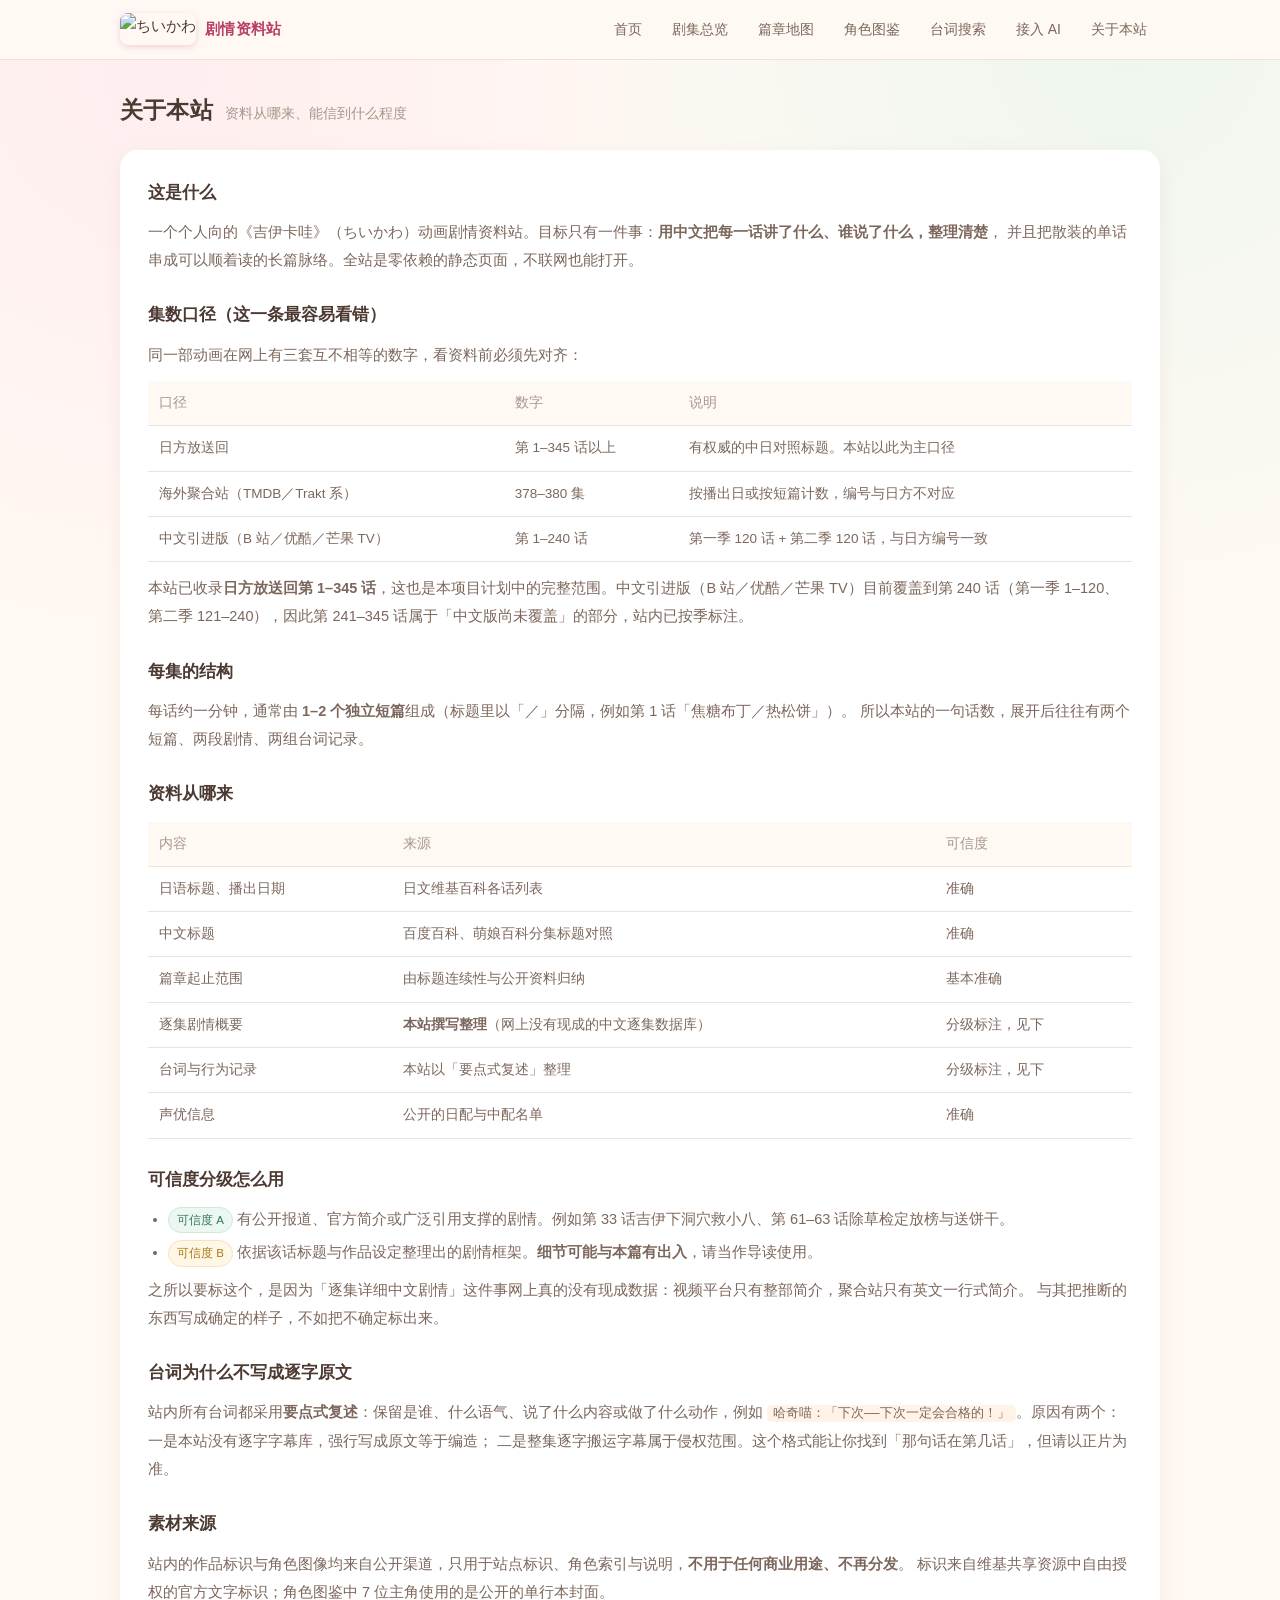
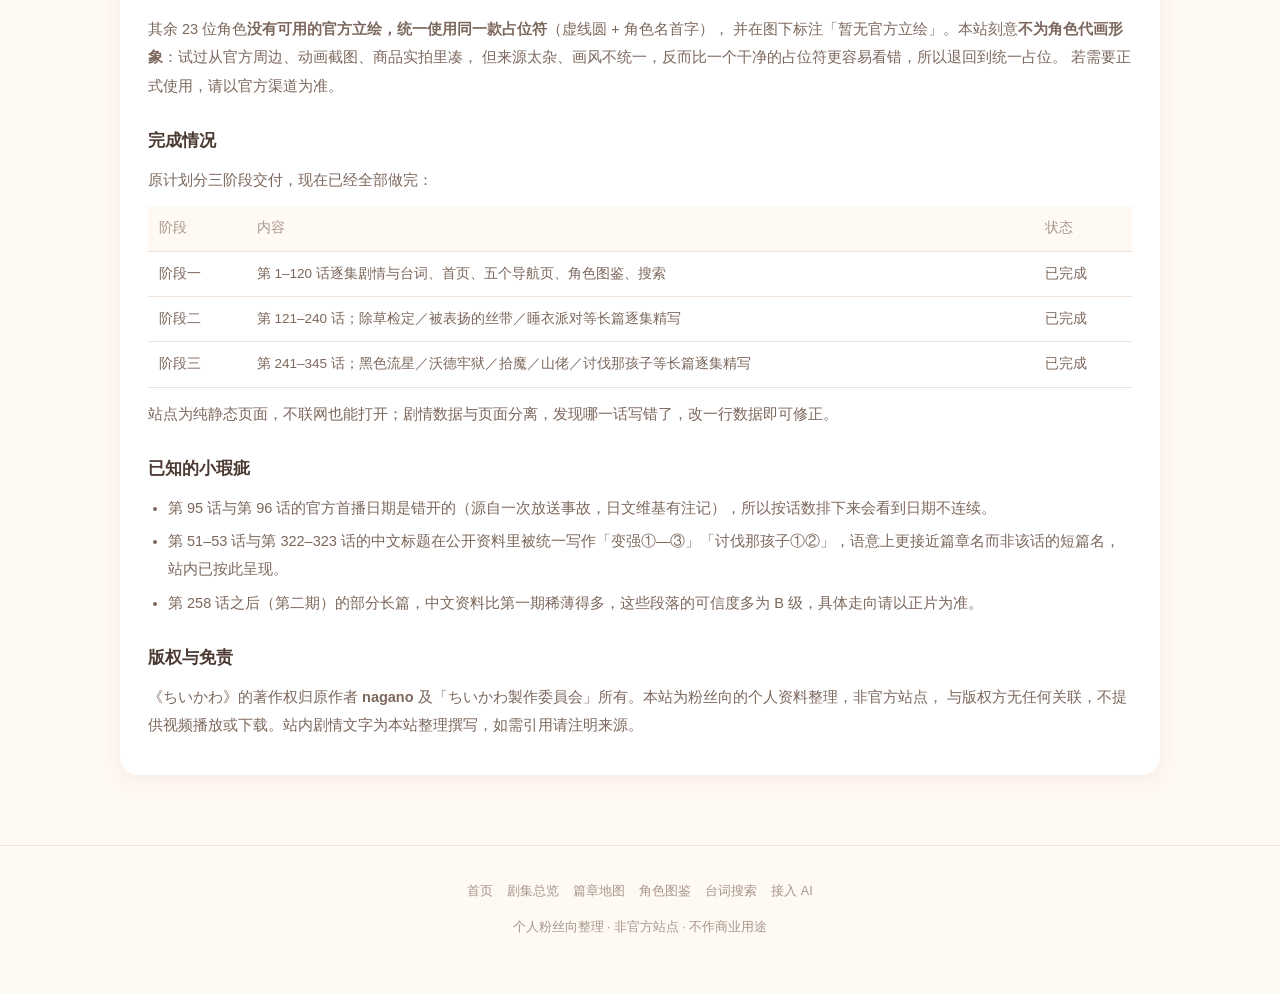
==== about.html @ 96c1f1d7 "站点: 新增「接入 AI」页，把工程配置与接入说明搬上网站 用户要的是「工程的配置和相关说明也应该放进这个项目的网站里」。新增 agent.html，讲清楚这份资料怎么接给别的 AI 用：  - 三层" ====
<!DOCTYPE html>
<html lang="zh-CN">
<head>
<meta charset="UTF-8">
<meta name="viewport" content="width=device-width,initial-scale=1">
<title>关于本站 · 吉伊卡哇 剧情资料站</title>
<link rel="icon" href="assets/images/logo-chiikawa.png">
<link rel="stylesheet" href="css/style.css">
</head>
<body>

<nav class="nav"><div class="nav-in">
  <a class="nav-logo" href="index.html">
    <img src="assets/images/logo-chiikawa.png" alt="ちいかわ">
    <span class="lp">剧情资料站</span>
  </a>
  <div class="nav-links">
    <a href="index.html">首页</a>
    <a href="episodes.html">剧集总览</a>
    <a href="arcs.html">篇章地图</a>
    <a href="characters.html">角色图鉴</a>
    <a href="search.html">台词搜索</a>
    <a href="agent.html">接入 AI</a>
    <a href="about.html">关于本站</a>
  </div>
</div></nav>

<main class="wrap">

  <section class="sec" style="margin-top:30px">
    <div class="sec-head">
      <h2>关于本站</h2>
      <span class="sub">资料从哪来、能信到什么程度</span>
    </div>

    <div class="prose">

      <h3>这是什么</h3>
      <p>一个个人向的《吉伊卡哇》（ちいかわ）动画剧情资料站。目标只有一件事：<b>用中文把每一话讲了什么、谁说了什么，整理清楚</b>，
      并且把散装的单话串成可以顺着读的长篇脉络。全站是零依赖的静态页面，不联网也能打开。</p>

      <h3>集数口径（这一条最容易看错）</h3>
      <p>同一部动画在网上有三套互不相等的数字，看资料前必须先对齐：</p>
      <table>
        <tr><th>口径</th><th>数字</th><th>说明</th></tr>
        <tr><td>日方放送回</td><td>第 1–345 话以上</td><td>有权威的中日对照标题。本站以此为主口径</td></tr>
        <tr><td>海外聚合站（TMDB／Trakt 系）</td><td>378–380 集</td><td>按播出日或按短篇计数，编号与日方不对应</td></tr>
        <tr><td>中文引进版（B 站／优酷／芒果 TV）</td><td>第 1–240 话</td><td>第一季 120 话 + 第二季 120 话，与日方编号一致</td></tr>
      </table>
      <p>本站已收录<b>日方放送回第 1–345 话</b>，这也是本项目计划中的完整范围。中文引进版（B 站／优酷／芒果 TV）目前覆盖到第 240 话（第一季 1–120、第二季 121–240），因此第 241–345 话属于「中文版尚未覆盖」的部分，站内已按季标注。</p>

      <h3>每集的结构</h3>
      <p>每话约一分钟，通常由 <b>1–2 个独立短篇</b>组成（标题里以「／」分隔，例如第 1 话「焦糖布丁／热松饼」）。
      所以本站的一句话数，展开后往往有两个短篇、两段剧情、两组台词记录。</p>

      <h3>资料从哪来</h3>
      <table>
        <tr><th>内容</th><th>来源</th><th>可信度</th></tr>
        <tr><td>日语标题、播出日期</td><td>日文维基百科各话列表</td><td>准确</td></tr>
        <tr><td>中文标题</td><td>百度百科、萌娘百科分集标题对照</td><td>准确</td></tr>
        <tr><td>篇章起止范围</td><td>由标题连续性与公开资料归纳</td><td>基本准确</td></tr>
        <tr><td>逐集剧情概要</td><td><b>本站撰写整理</b>（网上没有现成的中文逐集数据库）</td><td>分级标注，见下</td></tr>
        <tr><td>台词与行为记录</td><td>本站以「要点式复述」整理</td><td>分级标注，见下</td></tr>
        <tr><td>声优信息</td><td>公开的日配与中配名单</td><td>准确</td></tr>
      </table>

      <h3>可信度分级怎么用</h3>
      <ul>
        <li><span class="badge-lv a">可信度 A</span> 有公开报道、官方简介或广泛引用支撑的剧情。例如第 33 话吉伊下洞穴救小八、第 61–63 话除草检定放榜与送饼干。</li>
        <li><span class="badge-lv">可信度 B</span> 依据该话标题与作品设定整理出的剧情框架。<b>细节可能与本篇有出入</b>，请当作导读使用。</li>
      </ul>
      <p>之所以要标这个，是因为「逐集详细中文剧情」这件事网上真的没有现成数据：视频平台只有整部简介，聚合站只有英文一行式简介。
      与其把推断的东西写成确定的样子，不如把不确定标出来。</p>

      <h3>台词为什么不写成逐字原文</h3>
      <p>站内所有台词都采用<b>要点式复述</b>：保留是谁、什么语气、说了什么内容或做了什么动作，例如
      <code>哈奇喵：「下次——下次一定会合格的！」</code>。原因有两个：一是本站没有逐字字幕库，强行写成原文等于编造；
      二是整集逐字搬运字幕属于侵权范围。这个格式能让你找到「那句话在第几话」，但请以正片为准。</p>

      <h3>素材来源</h3>
      <p>站内的作品标识与角色图像均来自公开渠道，只用于站点标识、角色索引与说明，<b>不用于任何商业用途、不再分发</b>。
      标识来自维基共享资源中自由授权的官方文字标识；角色图鉴中 7 位主角使用的是公开的单行本封面。</p>
      <p>其余 23 位角色<b>没有可用的官方立绘，统一使用同一款占位符</b>（虚线圆 + 角色名首字），
      并在图下标注「暂无官方立绘」。本站刻意<b>不为角色代画形象</b>：试过从官方周边、动画截图、商品实拍里凑，
      但来源太杂、画风不统一，反而比一个干净的占位符更容易看错，所以退回到统一占位。
      若需要正式使用，请以官方渠道为准。</p>

      <h3>完成情况</h3>
      <p>原计划分三阶段交付，现在已经全部做完：</p>
      <table>
        <tr><th>阶段</th><th>内容</th><th>状态</th></tr>
        <tr><td>阶段一</td><td>第 1–120 话逐集剧情与台词、首页、五个导航页、角色图鉴、搜索</td><td>已完成</td></tr>
        <tr><td>阶段二</td><td>第 121–240 话；除草检定／被表扬的丝带／睡衣派对等长篇逐集精写</td><td>已完成</td></tr>
        <tr><td>阶段三</td><td>第 241–345 话；黑色流星／沃德牢狱／拾魔／山佬／讨伐那孩子等长篇逐集精写</td><td>已完成</td></tr>
      </table>
      <p>站点为纯静态页面，不联网也能打开；剧情数据与页面分离，发现哪一话写错了，改一行数据即可修正。</p>

      <h3>已知的小瑕疵</h3>
      <ul>
        <li>第 95 话与第 96 话的官方首播日期是错开的（源自一次放送事故，日文维基有注记），所以按话数排下来会看到日期不连续。</li>
        <li>第 51–53 话与第 322–323 话的中文标题在公开资料里被统一写作「变强①—③」「讨伐那孩子①②」，语意上更接近篇章名而非该话的短篇名，站内已按此呈现。</li>
        <li>第 258 话之后（第二期）的部分长篇，中文资料比第一期稀薄得多，这些段落的可信度多为 B 级，具体走向请以正片为准。</li>
      </ul>

      <h3>版权与免责</h3>
      <p>《ちいかわ》的著作权归原作者 <b>nagano</b> 及「ちいかわ製作委員会」所有。本站为粉丝向的个人资料整理，非官方站点，
      与版权方无任何关联，不提供视频播放或下载。站内剧情文字为本站整理撰写，如需引用请注明来源。</p>

    </div>
  </section>

</main>

<footer>
  <div class="lk">
    <a href="index.html">首页</a>
    <a href="episodes.html">剧集总览</a>
    <a href="arcs.html">篇章地图</a>
    <a href="characters.html">角色图鉴</a>
    <a href="search.html">台词搜索</a>
    <a href="agent.html">接入 AI</a>
  </div>
  <p>个人粉丝向整理 · 非官方站点 · 不作商业用途</p>
</footer>

<script src="js/data-characters.js"></script>
<script src="js/data-arcs.js"></script>
<script src="js/episodes-01-40.js"></script>
<script src="js/episodes-41-80.js"></script>
<script src="js/episodes-81-120.js"></script>
<script src="js/episodes-121-160.js"></script>
<script src="js/episodes-161-200.js"></script>
<script src="js/episodes-201-240.js"></script>
<script src="js/episodes-241-280.js"></script>
<script src="js/episodes-281-320.js"></script>
<script src="js/episodes-321-345.js"></script>
<script src="js/app.js"></script>
</body>
</html>
---- css/style.css ----
:root{
  --cream:#FFF9F3;
  --cream-2:#FFF3E8;
  --pink:#FFE4EC;
  --pink-2:#FFD3E1;
  --pink-deep:#E4698F;
  --pink-dark:#B93F66;
  --mint:#E4F5EC;
  --mint-2:#CDEBDC;
  --mint-deep:#3F9E75;
  --yellow:#FFF2CC;
  --yellow-deep:#D9A227;
  --blue:#E6F1FB;
  --blue-deep:#3E88C7;
  --purple:#F0E9FB;
  --purple-deep:#8A6BC7;
  --ink:#4C3A32;
  --ink-2:#7C675C;
  --ink-3:#A8968B;
  --line:#F0E2D8;
  --white:#FFFFFF;
  --shadow:0 6px 20px rgba(190,150,130,.13);
  --shadow-lg:0 14px 40px rgba(190,150,130,.20);
  --r-sm:12px; --r:18px; --r-lg:26px; --r-full:999px;
  --font:-apple-system,BlinkMacSystemFont,"PingFang SC","Hiragino Sans GB","Microsoft YaHei","Noto Sans SC",sans-serif;
}
*{box-sizing:border-box}
html{scroll-behavior:smooth}
body{
  margin:0;font-family:var(--font);color:var(--ink);background:var(--cream);
  font-size:15px;line-height:1.75;-webkit-font-smoothing:antialiased;
  background-image:radial-gradient(circle at 12% 8%,rgba(255,228,236,.55),transparent 42%),
                   radial-gradient(circle at 88% 4%,rgba(228,245,236,.65),transparent 40%);
  background-attachment:fixed;
}
a{color:inherit;text-decoration:none}
img{max-width:100%;display:block}
.wrap{max-width:1080px;margin:0 auto;padding:0 20px}

/* ============ 导航 ============ */
.nav{
  position:sticky;top:0;z-index:50;background:rgba(255,249,243,.92);
  backdrop-filter:saturate(180%) blur(12px);border-bottom:1px solid var(--line);
}
.nav-in{max-width:1080px;margin:0 auto;padding:10px 20px;display:flex;align-items:center;gap:14px}
.nav-logo{display:flex;align-items:center;gap:9px;flex-shrink:0}
.nav-logo img{height:32px;width:auto;border-radius:8px;box-shadow:0 2px 6px rgba(216,135,178,.35)}
.nav-logo .lp{font-size:15px;font-weight:700;color:var(--pink-dark);letter-spacing:.02em}
.nav-links{display:flex;gap:4px;margin-left:auto;flex-wrap:wrap}
.nav-links a{
  padding:7px 13px;border-radius:var(--r-full);font-size:14px;color:var(--ink-2);
  transition:background .18s,color .18s,transform .18s;
}
.nav-links a:hover{background:var(--pink);color:var(--pink-dark);transform:translateY(-1px)}
.nav-links a.on{background:var(--pink-deep);color:#fff;font-weight:500}

/* ============ 通用 ============ */
.sec{margin:54px 0}
.sec-head{display:flex;align-items:baseline;gap:12px;margin-bottom:20px;flex-wrap:wrap}
.sec-head h2{margin:0;font-size:23px;letter-spacing:.01em}
.sec-head .sub{font-size:13.5px;color:var(--ink-3)}
.card{background:var(--white);border-radius:var(--r);box-shadow:var(--shadow);padding:22px}
.tag{
  display:inline-block;padding:2px 10px;border-radius:var(--r-full);font-size:12px;
  background:var(--mint);color:var(--mint-deep);white-space:nowrap;
}
.tag.pk{background:var(--pink);color:var(--pink-dark)}
.tag.yl{background:var(--yellow);color:#96690E}
.tag.bl{background:var(--blue);color:var(--blue-deep)}
.tag.pu{background:var(--purple);color:var(--purple-deep)}
.tag.gy{background:#F1EFE8;color:#7A756B}
.badge-lv{
  display:inline-flex;align-items:center;gap:4px;font-size:11.5px;padding:1px 8px;
  border-radius:var(--r-full);background:#FFF7E6;color:#A87A16;border:1px solid #F5E4BC;
}
.badge-lv.a{background:#EDF7F1;color:#2F7A58;border-color:#CFE9DC}
.btn{
  display:inline-flex;align-items:center;gap:8px;padding:11px 22px;border-radius:var(--r-full);
  background:var(--pink-deep);color:#fff;font-size:14.5px;font-weight:500;border:none;cursor:pointer;
  box-shadow:0 6px 16px rgba(228,105,143,.32);transition:transform .16s,box-shadow .16s;
}
.btn:hover{transform:translateY(-2px);box-shadow:0 10px 22px rgba(228,105,143,.4)}
.btn.ghost{background:var(--white);color:var(--pink-dark);box-shadow:var(--shadow);border:1px solid var(--line)}
.muted{color:var(--ink-3);font-size:13.5px}

/* ============ 首页 hero ============ */
.hero{padding:34px 0 8px;display:grid;grid-template-columns:1.05fr .95fr;gap:32px;align-items:center}
.hero-txt h1{
  font-size:34px;line-height:1.35;margin:0 0 14px;letter-spacing:.01em;
}
.hero-txt h1 em{font-style:normal;color:var(--pink-deep)}
.hero-txt p{margin:0 0 20px;color:var(--ink-2);font-size:15px}
.hero-logo{height:46px;width:auto;border-radius:11px;margin-bottom:16px;box-shadow:0 4px 12px rgba(216,135,178,.34)}
.hero-art{position:relative}
.hero-art .kv{
  width:100%;border-radius:var(--r-lg);box-shadow:var(--shadow-lg);
  animation:bob 4.6s ease-in-out infinite;
}
@keyframes bob{0%,100%{transform:translateY(0) rotate(-.5deg)}50%{transform:translateY(-9px) rotate(.5deg)}}
.spark{position:absolute;border-radius:50%;pointer-events:none}
.spark.s1{width:14px;height:14px;background:var(--pink-2);top:8%;left:-4%;animation:fl 3.4s ease-in-out infinite}
.spark.s2{width:10px;height:10px;background:var(--mint-2);bottom:14%;right:-3%;animation:fl 4.2s ease-in-out infinite .5s}
.spark.s3{width:18px;height:18px;background:var(--yellow);top:52%;left:-7%;animation:fl 5s ease-in-out infinite .9s}
@keyframes fl{0%,100%{transform:translateY(0)}50%{transform:translateY(-12px)}}

.stats{display:grid;grid-template-columns:repeat(4,1fr);gap:14px;margin-top:26px}
.stat{background:var(--white);border-radius:var(--r);padding:16px 10px;text-align:center;box-shadow:var(--shadow)}
.stat b{display:block;font-size:26px;color:var(--pink-deep);line-height:1.2}
.stat span{font-size:12.5px;color:var(--ink-3)}

/* ============ 入口卡片 ============ */
.entries{display:grid;grid-template-columns:repeat(3,1fr);gap:18px}
.entry{
  background:var(--white);border-radius:var(--r-lg);padding:24px 22px;box-shadow:var(--shadow);
  transition:transform .2s,box-shadow .2s;display:block;
}
.entry:hover{transform:translateY(-5px);box-shadow:var(--shadow-lg)}
.entry .ic{
  width:46px;height:46px;border-radius:14px;display:flex;align-items:center;justify-content:center;
  font-size:22px;margin-bottom:12px;
}
.entry h3{margin:0 0 6px;font-size:17px}
.entry p{margin:0;font-size:13.5px;color:var(--ink-3);line-height:1.65}

/* 今日一话 */
.today{
  background:linear-gradient(135deg,#FFF4E9 0%,#FFE9F1 100%);
  border-radius:var(--r-lg);padding:26px;box-shadow:var(--shadow);position:relative;overflow:hidden;
}
.today::after{
  content:"";position:absolute;width:150px;height:150px;border-radius:50%;
  background:rgba(255,255,255,.5);right:-40px;bottom:-50px;
}
.today .lab{font-size:12.5px;color:var(--pink-dark);letter-spacing:.08em;font-weight:500}
.today h3{margin:6px 0 8px;font-size:20px}
.today p{margin:0;color:var(--ink-2);font-size:14px;position:relative;z-index:1}
.today .acts{margin-top:16px;display:flex;gap:10px;flex-wrap:wrap;position:relative;z-index:1}

/* ============ 剧集总览 ============ */
.filters{
  background:var(--white);border-radius:var(--r);padding:16px;box-shadow:var(--shadow);
  display:flex;gap:10px;flex-wrap:wrap;align-items:center;margin-bottom:22px;
}
.filters input[type=search],.filters select{
  font-family:var(--font);font-size:14px;color:var(--ink);padding:10px 14px;border-radius:var(--r-full);
  border:1px solid var(--line);background:var(--cream);outline:none;min-width:130px;
}
.filters input[type=search]{flex:1;min-width:200px}
.filters input:focus,.filters select:focus{border-color:var(--pink-2);background:#fff}
.chip-row{display:flex;gap:7px;flex-wrap:wrap;margin-bottom:18px}
.chip{
  padding:6px 14px;border-radius:var(--r-full);font-size:13px;background:var(--white);
  color:var(--ink-2);border:1px solid var(--line);cursor:pointer;transition:.16s;
}
.chip:hover{border-color:var(--pink-2);color:var(--pink-dark)}
.chip.on{background:var(--pink-deep);color:#fff;border-color:var(--pink-deep)}

.ep-list{display:flex;flex-direction:column;gap:12px}
.ep{
  background:var(--white);border-radius:var(--r);box-shadow:var(--shadow);overflow:hidden;
  transition:box-shadow .2s;
}
.ep:hover{box-shadow:var(--shadow-lg)}
.ep-head{
  display:flex;gap:14px;align-items:flex-start;padding:16px 18px;cursor:pointer;user-select:none;
}
.ep-no{
  flex-shrink:0;min-width:52px;height:52px;border-radius:14px;background:var(--pink);
  color:var(--pink-dark);display:flex;flex-direction:column;align-items:center;justify-content:center;
  font-weight:700;line-height:1;
}
.ep-no small{font-size:9.5px;font-weight:400;opacity:.75;margin-bottom:3px}
.ep-no b{font-size:18px}
.ep-main{flex:1;min-width:0}
.ep-main .cn{font-size:16px;font-weight:500;margin-bottom:3px;line-height:1.45}
.ep-main .jp{font-size:12.5px;color:var(--ink-3);margin-bottom:7px;word-break:break-all}
.ep-meta{display:flex;gap:7px;flex-wrap:wrap;align-items:center}
.ep-arrow{flex-shrink:0;color:var(--ink-3);font-size:13px;transition:transform .25s;padding-top:14px}
.ep.open .ep-arrow{transform:rotate(180deg)}
.ep-body{display:none;padding:0 18px 18px;border-top:1px dashed var(--line);margin-top:2px}
.ep.open .ep-body{display:block}
.short{padding:16px 0 4px;border-bottom:1px dashed var(--line)}
.short:last-child{border-bottom:none}
.short-head{display:flex;align-items:center;gap:9px;flex-wrap:wrap;margin-bottom:8px}
.short-head h4{margin:0;font-size:15px;color:var(--pink-dark)}
.short p{margin:0 0 12px;font-size:14.2px;color:var(--ink-2);line-height:1.85}
.lines{background:var(--cream-2);border-radius:var(--r-sm);padding:12px 14px;margin-top:2px}
.lines .lt{font-size:12px;color:var(--ink-3);margin-bottom:7px;letter-spacing:.05em}
.line{display:flex;gap:9px;font-size:14px;line-height:1.75;padding:3px 0}
.line .who{
  flex-shrink:0;font-weight:500;color:var(--pink-dark);min-width:76px;
}
.line .who.act{color:var(--mint-deep)}
.line .txt{color:var(--ink);flex:1}
.lines .empty{font-size:13px;color:var(--ink-3)}

/* ============ 篇章地图 ============ */
.arc-list{position:relative;padding-left:30px}
.arc-list::before{
  content:"";position:absolute;left:9px;top:8px;bottom:8px;width:2px;
  background:linear-gradient(180deg,var(--pink-2),var(--mint-2),var(--line));
}
.arc{position:relative;margin-bottom:16px}
.arc::before{
  content:"";position:absolute;left:-26px;top:24px;width:11px;height:11px;border-radius:50%;
  background:#fff;border:2.5px solid var(--pink-deep);
}
.arc.later::before{border-color:var(--line);background:var(--cream)}
.arc-card{background:var(--white);border-radius:var(--r);padding:18px 20px;box-shadow:var(--shadow)}
.arc-top{display:flex;align-items:center;gap:10px;flex-wrap:wrap;margin-bottom:8px}
.arc-top h3{margin:0;font-size:16.5px}
.arc-top .jp{font-size:12.5px;color:var(--ink-3)}
.arc-top .range{font-size:12.5px;color:var(--pink-dark);font-weight:500;margin-left:auto}
.arc-card p{margin:0;font-size:14px;color:var(--ink-2);line-height:1.85}
.arc.later .arc-card{background:#FFFDFA;box-shadow:none;border:1px dashed var(--line)}
.arc.later .arc-card p{color:var(--ink-3)}

/* ============ 角色图鉴 ============ */
.chars{display:grid;grid-template-columns:repeat(3,1fr);gap:18px}
.char{
  background:var(--white);border-radius:var(--r-lg);overflow:hidden;box-shadow:var(--shadow);
  cursor:pointer;transition:transform .2s,box-shadow .2s;
}
.char:hover{transform:translateY(-5px);box-shadow:var(--shadow-lg)}
.char-img{aspect-ratio:1/1;overflow:hidden;background:var(--cream-2);display:flex;align-items:center;justify-content:center}
.char-img img{width:100%;height:100%;object-fit:cover;object-position:center 42%}
/* 官方没有立绘的角色：统一占位符（同一版式，只随角色主色微调） */
.char-ph{width:100%;height:100%;display:flex;align-items:center;justify-content:center}
.char-ph .ph-svg{width:100%;height:100%;display:block}
.char-info{padding:15px 17px 17px}
.char-info h3{margin:0 0 2px;font-size:16.5px}
.char-info .jp{font-size:12.5px;color:var(--ink-3);margin-bottom:9px}
.char-info .tags{display:flex;gap:6px;flex-wrap:wrap}
.char-detail{
  display:none;position:fixed;inset:0;z-index:100;background:rgba(76,58,50,.42);
  align-items:center;justify-content:center;padding:24px;
}
.char-detail.on{display:flex}
.char-detail .box{
  background:var(--cream);border-radius:var(--r-lg);max-width:640px;width:100%;max-height:86vh;
  overflow-y:auto;padding:0;box-shadow:var(--shadow-lg);
}
.char-detail .top{display:grid;grid-template-columns:190px 1fr;gap:0}
.char-detail .top img{width:100%;height:100%;object-fit:cover}
.char-detail .top.ph{min-height:210px}
.char-detail .top.ph .char-ph{min-height:210px}
.char-detail .meta{padding:22px 22px 18px}
.char-detail .meta h3{margin:0 0 3px;font-size:21px}
.char-detail .meta .jp{color:var(--ink-3);font-size:13px;margin-bottom:12px}
.char-detail .meta dl{margin:0;font-size:13.5px;display:grid;grid-template-columns:auto 1fr;gap:4px 12px}
.char-detail .meta dt{color:var(--ink-3)}
.char-detail .bd{padding:0 22px 24px}
.char-detail .bd p{font-size:14.5px;line-height:1.9;color:var(--ink-2);margin:0 0 14px}
.char-detail .q{
  background:var(--white);border-radius:var(--r-sm);padding:13px 15px;font-size:14.5px;
  color:var(--pink-dark);border-left:3px solid var(--pink-2);
}
.char-detail .close{
  position:absolute;top:14px;right:16px;background:none;border:none;font-size:22px;color:var(--ink-3);
  cursor:pointer;line-height:1;
}

/* ============ 搜索 ============ */
.search-big{
  background:var(--white);border-radius:var(--r-lg);padding:22px;box-shadow:var(--shadow);margin-bottom:22px;
}
.search-big input{
  width:100%;font-family:var(--font);font-size:16px;padding:14px 18px;border-radius:var(--r-full);
  border:1px solid var(--line);background:var(--cream);outline:none;
}
.search-big input:focus{border-color:var(--pink-2);background:#fff}
.hit{
  background:var(--white);border-radius:var(--r);box-shadow:var(--shadow);padding:15px 18px;margin-bottom:11px;
}
.hit .h-top{font-size:13px;color:var(--ink-3);margin-bottom:5px}
.hit .h-top b{color:var(--pink-dark);font-weight:500}
.hit .h-body{font-size:14.5px;line-height:1.8}
.hit mark{background:#FFE9A8;color:var(--ink);padding:0 3px;border-radius:4px}
.res-count{font-size:13.5px;color:var(--ink-3);margin-bottom:14px}

/* ============ 关于 ============ */
.prose{background:var(--white);border-radius:var(--r);padding:26px 28px;box-shadow:var(--shadow);font-size:14.5px;line-height:1.95;color:var(--ink-2)}
.prose h3{margin:24px 0 10px;font-size:16.5px;color:var(--ink)}
.prose h3:first-child{margin-top:0}
.prose ul{margin:8px 0;padding-left:20px}
.prose li{margin-bottom:5px}
.prose table{width:100%;border-collapse:collapse;margin:12px 0;font-size:13.5px}
.prose th,.prose td{text-align:left;padding:9px 11px;border-bottom:1px solid var(--line);vertical-align:top}
.prose th{color:var(--ink-3);font-weight:500;background:var(--cream)}
.prose code{background:var(--cream-2);padding:1px 6px;border-radius:5px;font-size:13px}
/* 代码块：等宽、可横向滚动。接管线的说明里有长命令和长 JSON，
   不给它溢出控制就会把版面撑破。 */
.prose pre{
  background:#2B2724;color:#F3EDE6;border-radius:var(--r);padding:15px 17px;margin:14px 0;
  overflow-x:auto;font-size:12.5px;line-height:1.75;letter-spacing:.1px;
  -webkit-overflow-scrolling:touch;
}
.prose pre code{background:none;padding:0;color:inherit;font-size:inherit;white-space:pre}
.prose h4{margin:18px 0 8px;font-size:15px;color:var(--ink)}
.prose p{margin:9px 0}

/* ============ 页脚 ============ */
footer{
  margin-top:70px;padding:34px 20px 42px;border-top:1px solid var(--line);text-align:center;
  font-size:12.5px;color:var(--ink-3);line-height:1.9;
}
footer .lk{display:flex;gap:14px;justify-content:center;flex-wrap:wrap;margin-bottom:12px}
footer .lk a:hover{color:var(--pink-deep)}

.empty-state{text-align:center;padding:50px 20px;color:var(--ink-3)}
.empty-state .big{font-size:40px;margin-bottom:12px}

@media (max-width:900px){
  .hero{grid-template-columns:1fr;gap:24px}
  .entries,.chars{grid-template-columns:repeat(2,1fr)}
  .stats{grid-template-columns:repeat(2,1fr)}
  .hero-txt h1{font-size:27px}
  .char-detail .top{grid-template-columns:1fr}
}
@media (max-width:600px){
  .entries,.chars{grid-template-columns:1fr}
  .nav-in{padding:8px 14px}
  .nav-links a{padding:6px 10px;font-size:13px}
  .sec{margin:38px 0}
  .ep-head{padding:14px}
  .line .who{min-width:64px}
}
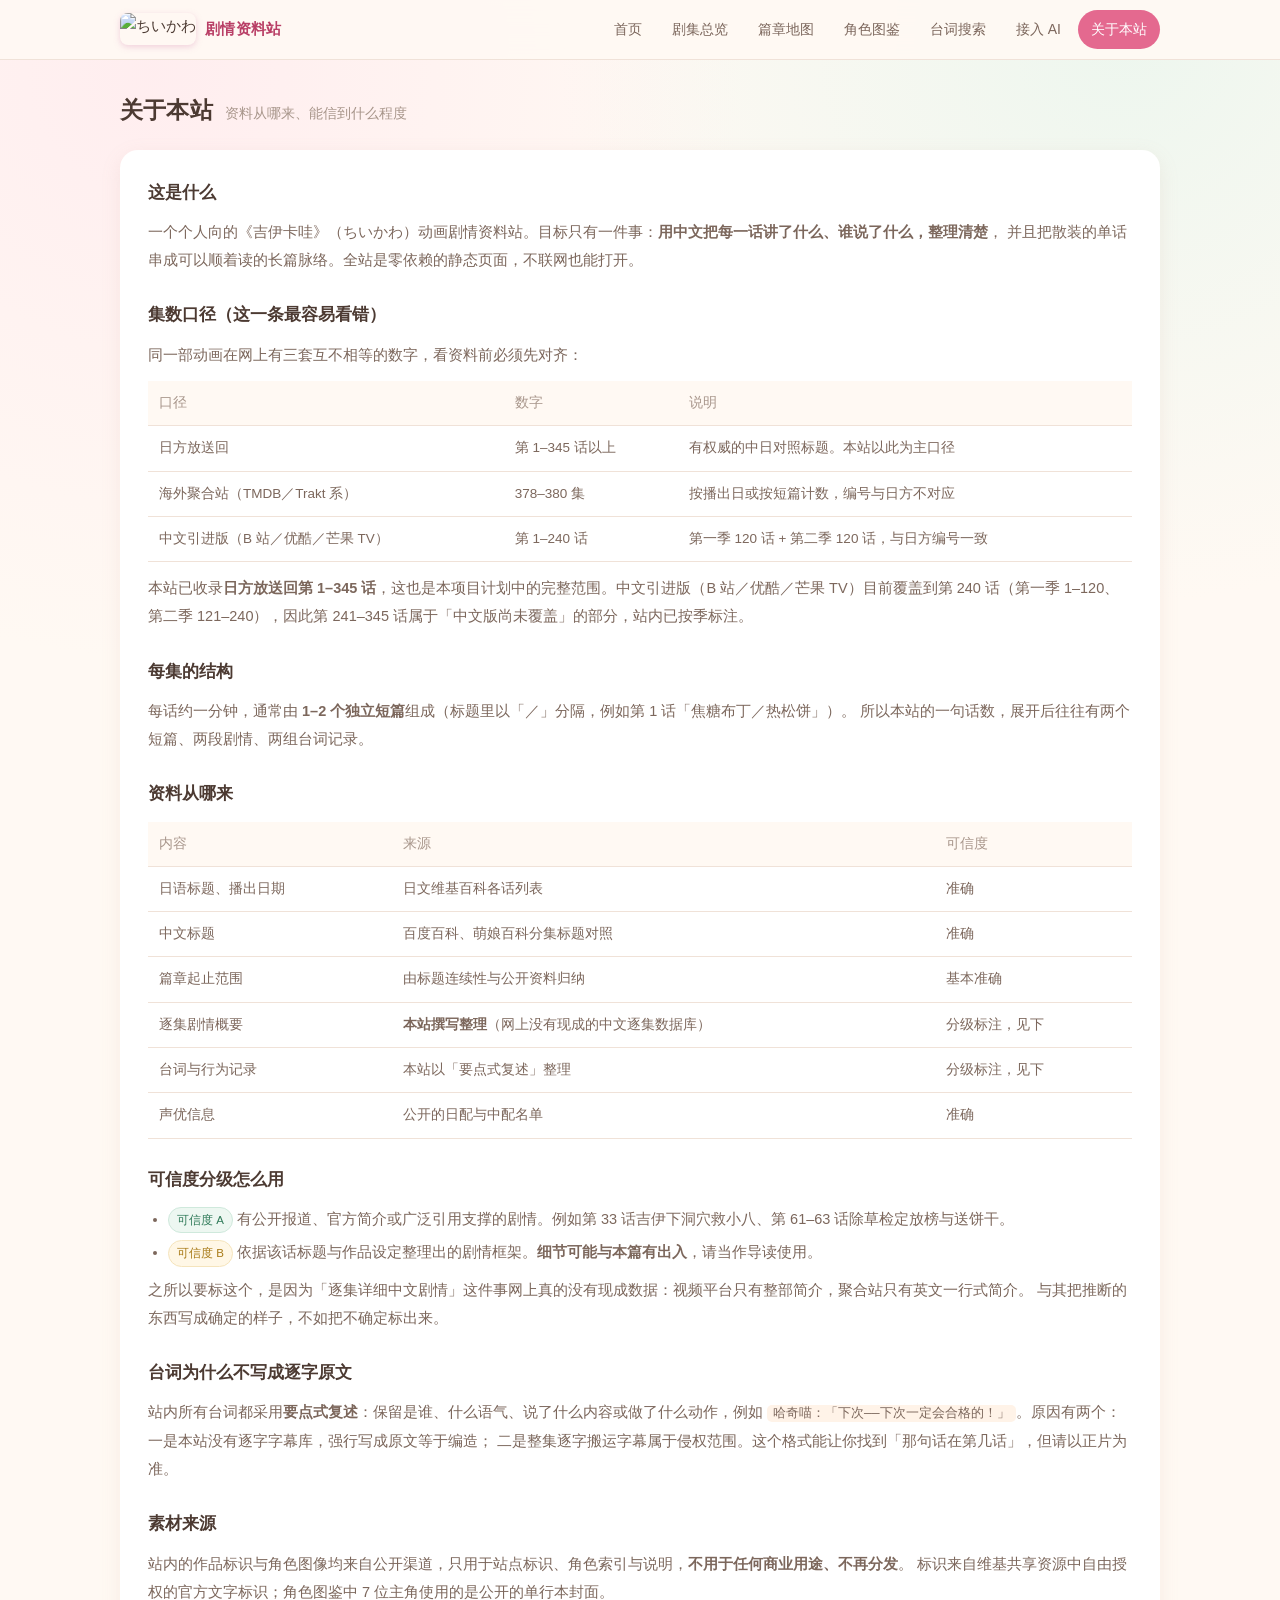
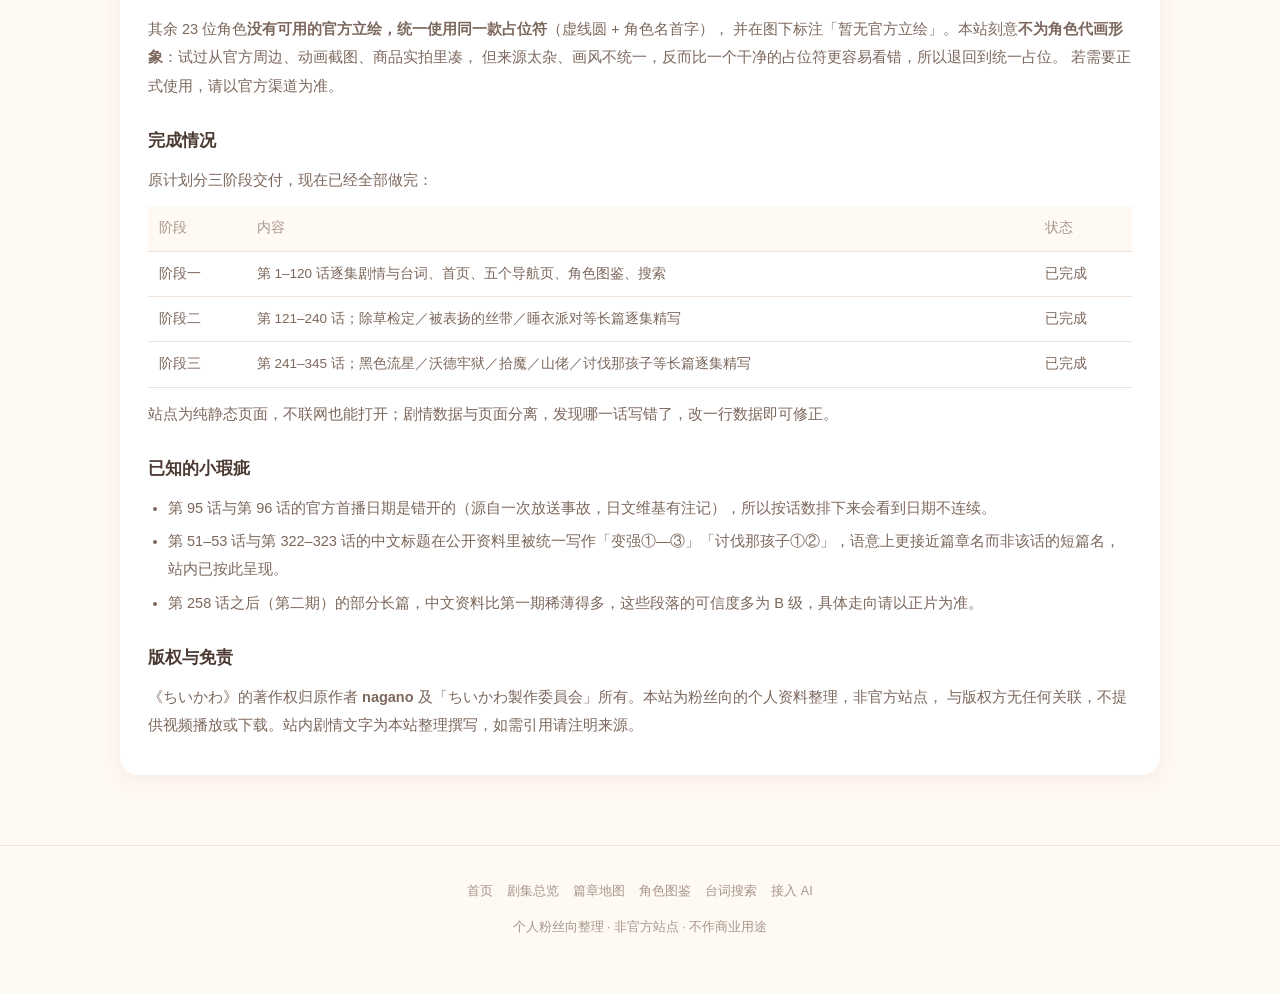
==== commit 1fc0fbf0: "站点: 修掉前三轮审计里剩下的 14 项前端问题 之前只顾了「被使用」那一面（MCP、注入），站点前端一直没动。这次按审计清单 逐项修完，每项都用无头浏览器实测过。  **会安静出错的** - 首页统" ====
--- a/about.html
+++ b/about.html
@@ -4,6 +4,7 @@
 <meta charset="UTF-8">
 <meta name="viewport" content="width=device-width,initial-scale=1">
 <title>关于本站 · 吉伊卡哇 剧情资料站</title>
+<meta name="description" content="关于这个吉伊卡哇剧情资料站：集数口径、资料来源、可信度分级怎么用，以及已知的小瑕疵。">
 <link rel="icon" href="assets/images/logo-chiikawa.png">
 <link rel="stylesheet" href="css/style.css">
 </head>
--- a/css/style.css
+++ b/css/style.css
@@ -91,7 +91,7 @@
 .hero-txt h1 em{font-style:normal;color:var(--pink-deep)}
 .hero-txt p{margin:0 0 20px;color:var(--ink-2);font-size:15px}
 .hero-logo{height:46px;width:auto;border-radius:11px;margin-bottom:16px;box-shadow:0 4px 12px rgba(216,135,178,.34)}
-.hero-art{position:relative}
+.hero-art{position:relative;overflow:hidden}
 .hero-art .kv{
   width:100%;border-radius:var(--r-lg);box-shadow:var(--shadow-lg);
   animation:bob 4.6s ease-in-out infinite;
@@ -133,6 +133,7 @@
 }
 .today .lab{font-size:12.5px;color:var(--pink-dark);letter-spacing:.08em;font-weight:500}
 .today h3{margin:6px 0 8px;font-size:20px}
+.today h2{margin:6px 0 8px;font-size:20px}
 .today p{margin:0;color:var(--ink-2);font-size:14px;position:relative;z-index:1}
 .today .acts{margin-top:16px;display:flex;gap:10px;flex-wrap:wrap;position:relative;z-index:1}
 
@@ -151,9 +152,26 @@
 .chip{
   padding:6px 14px;border-radius:var(--r-full);font-size:13px;background:var(--white);
   color:var(--ink-2);border:1px solid var(--line);cursor:pointer;transition:.16s;
+  /* chip 现在是 <button>（原来只有 click 监听的 <span>，键盘按不到）。
+     button 自带字体、行高、内外边距与边框，这里逐项压掉，保持原外观。 */
+  font-family:inherit;line-height:inherit;margin:0;appearance:none;-webkit-appearance:none;
 }
 .chip:hover{border-color:var(--pink-2);color:var(--pink-dark)}
 .chip.on{background:var(--pink-deep);color:#fff;border-color:var(--pink-deep)}
+.chip:focus-visible{outline:2px solid var(--pink-deep);outline-offset:2px}
+
+/* 首页「关于这部动画」那张卡片：原来是内联的 grid-template-columns。
+   内联样式优先级高于媒体查询，窄屏压不回单列（实测 375px 下仍是两列，
+   配图被挤到 126px 宽）。改成类，交给下面的断点处理。 */
+.about-card{display:grid;grid-template-columns:1fr 1.1fr;gap:26px;align-items:center}
+
+/* 视觉上隐藏，但读屏和键盘焦点仍然拿得到。
+   给只有 placeholder 的输入框补 label 用 —— placeholder 不是字段名，
+   读屏不认它，而且一输入就消失了。 */
+.vh{
+  position:absolute;width:1px;height:1px;padding:0;margin:-1px;overflow:hidden;
+  clip:rect(0 0 0 0);clip-path:inset(50%);white-space:nowrap;border:0;
+}
 
 .ep-list{display:flex;flex-direction:column;gap:12px}
 .ep{
@@ -183,6 +201,7 @@
 .short:last-child{border-bottom:none}
 .short-head{display:flex;align-items:center;gap:9px;flex-wrap:wrap;margin-bottom:8px}
 .short-head h4{margin:0;font-size:15px;color:var(--pink-dark)}
+.short-head h3{margin:0;font-size:15px;color:var(--pink-dark)}
 .short p{margin:0 0 12px;font-size:14.2px;color:var(--ink-2);line-height:1.85}
 .lines{background:var(--cream-2);border-radius:var(--r-sm);padding:12px 14px;margin-top:2px}
 .lines .lt{font-size:12px;color:var(--ink-3);margin-bottom:7px;letter-spacing:.05em}
@@ -275,7 +294,9 @@
 .hit .h-top{font-size:13px;color:var(--ink-3);margin-bottom:5px}
 .hit .h-top b{color:var(--pink-dark);font-weight:500}
 .hit .h-body{font-size:14.5px;line-height:1.8}
-.hit mark{background:#FFE9A8;color:var(--ink);padding:0 3px;border-radius:4px}
+/* 原来只有 .hit mark 有样式，剧集页的高亮退化成浏览器默认的纯黄。
+   两处高亮提成公共规则，颜色一致。 */
+mark{background:#FFE9A8;color:var(--ink);padding:0 3px;border-radius:4px}
 .res-count{font-size:13.5px;color:var(--ink-3);margin-bottom:14px}
 
 /* ============ 关于 ============ */
@@ -316,6 +337,7 @@
   .stats{grid-template-columns:repeat(2,1fr)}
   .hero-txt h1{font-size:27px}
   .char-detail .top{grid-template-columns:1fr}
+  .about-card{grid-template-columns:1fr;gap:18px}
 }
 @media (max-width:600px){
   .entries,.chars{grid-template-columns:1fr}
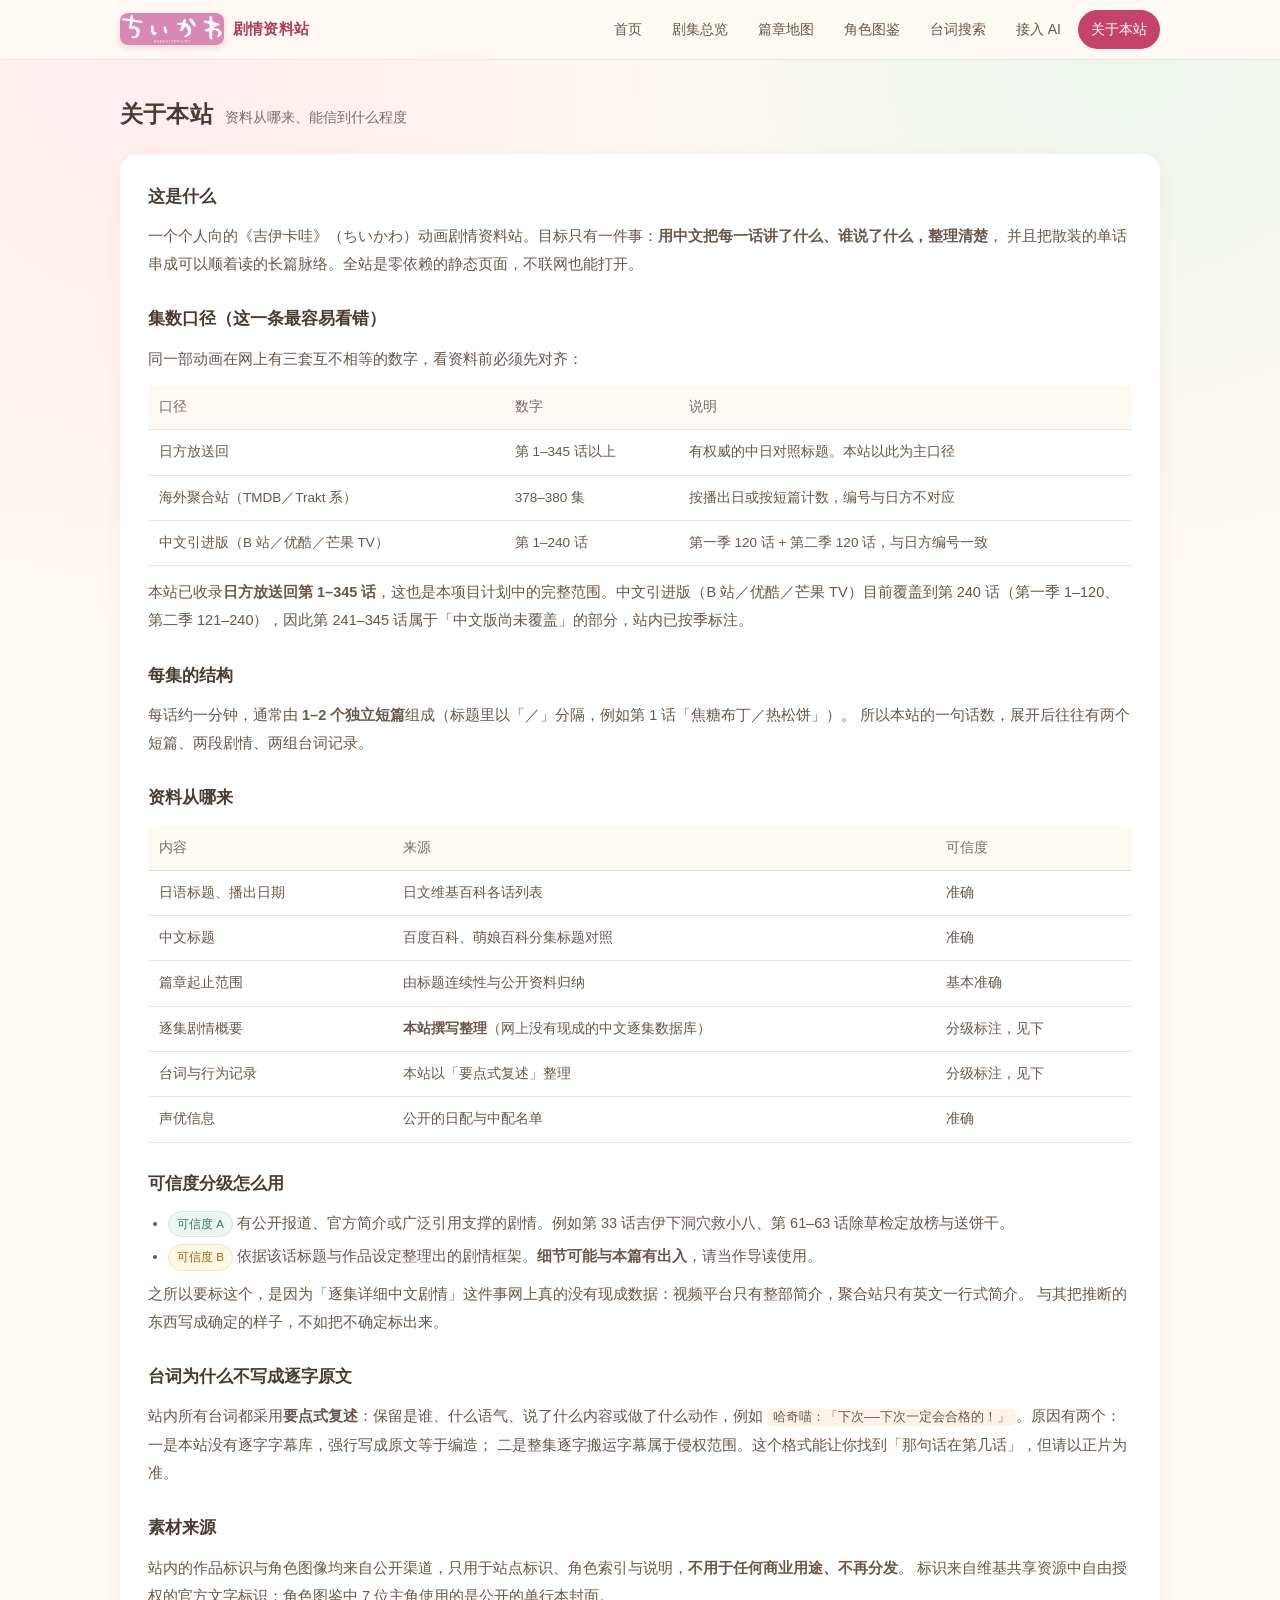
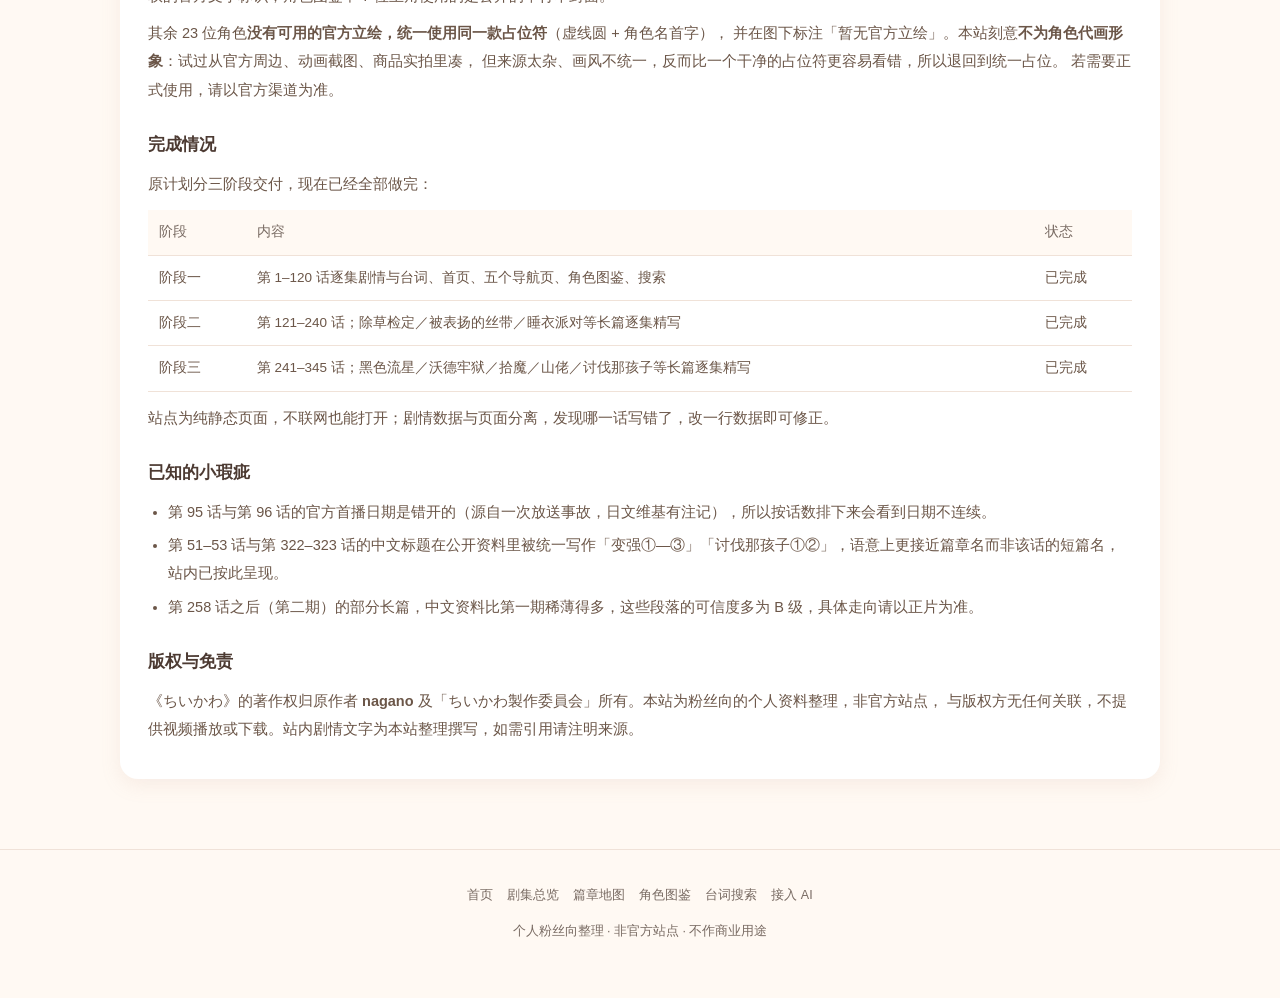
==== commit 418fbc5d: "站点: 修完这一轮审计 —— 键盘用不了、字看不清、首包 940KB 对全站做了一次质量审核，按 P0–P3 分四档逐项修。核验一律用无头 Chrome 实跑，不靠目视。  **P0 键盘走不通（真 " ====
--- a/about.html
+++ b/about.html
@@ -5,14 +5,21 @@
 <meta name="viewport" content="width=device-width,initial-scale=1">
 <title>关于本站 · 吉伊卡哇 剧情资料站</title>
 <meta name="description" content="关于这个吉伊卡哇剧情资料站：集数口径、资料来源、可信度分级怎么用，以及已知的小瑕疵。">
-<link rel="icon" href="assets/images/logo-chiikawa.png">
+<meta name="theme-color" content="#FFF9F3">
+<meta property="og:type" content="website">
+<meta property="og:site_name" content="吉伊卡哇 剧情资料站">
+<meta property="og:locale" content="zh_CN">
+<meta property="og:title" content="关于本站 · 吉伊卡哇 剧情资料站">
+<meta property="og:description" content="集数口径、资料来源、可信度分级怎么用，以及已知的小瑕疵。">
+<link rel="icon" href="assets/images/icon.svg" type="image/svg+xml">
+<link rel="apple-touch-icon" href="assets/images/logo-chiikawa.png">
 <link rel="stylesheet" href="css/style.css">
 </head>
 <body>
 
 <nav class="nav"><div class="nav-in">
   <a class="nav-logo" href="index.html">
-    <img src="assets/images/logo-chiikawa.png" alt="ちいかわ">
+    <img src="assets/images/logo-chiikawa.png" alt="ちいかわ" width="360" height="111">
     <span class="lp">剧情资料站</span>
   </a>
   <div class="nav-links">
@@ -28,19 +35,19 @@
 
 <main class="wrap">
 
-  <section class="sec" style="margin-top:30px">
+  <section class="sec first">
     <div class="sec-head">
-      <h2>关于本站</h2>
+      <h1>关于本站</h1>
       <span class="sub">资料从哪来、能信到什么程度</span>
     </div>
 
     <div class="prose">
 
-      <h3>这是什么</h3>
+      <h2>这是什么</h2>
       <p>一个个人向的《吉伊卡哇》（ちいかわ）动画剧情资料站。目标只有一件事：<b>用中文把每一话讲了什么、谁说了什么，整理清楚</b>，
       并且把散装的单话串成可以顺着读的长篇脉络。全站是零依赖的静态页面，不联网也能打开。</p>
 
-      <h3>集数口径（这一条最容易看错）</h3>
+      <h2>集数口径（这一条最容易看错）</h2>
       <p>同一部动画在网上有三套互不相等的数字，看资料前必须先对齐：</p>
       <table>
         <tr><th>口径</th><th>数字</th><th>说明</th></tr>
@@ -50,11 +57,11 @@
       </table>
       <p>本站已收录<b>日方放送回第 1–345 话</b>，这也是本项目计划中的完整范围。中文引进版（B 站／优酷／芒果 TV）目前覆盖到第 240 话（第一季 1–120、第二季 121–240），因此第 241–345 话属于「中文版尚未覆盖」的部分，站内已按季标注。</p>
 
-      <h3>每集的结构</h3>
+      <h2>每集的结构</h2>
       <p>每话约一分钟，通常由 <b>1–2 个独立短篇</b>组成（标题里以「／」分隔，例如第 1 话「焦糖布丁／热松饼」）。
       所以本站的一句话数，展开后往往有两个短篇、两段剧情、两组台词记录。</p>
 
-      <h3>资料从哪来</h3>
+      <h2>资料从哪来</h2>
       <table>
         <tr><th>内容</th><th>来源</th><th>可信度</th></tr>
         <tr><td>日语标题、播出日期</td><td>日文维基百科各话列表</td><td>准确</td></tr>
@@ -65,7 +72,7 @@
         <tr><td>声优信息</td><td>公开的日配与中配名单</td><td>准确</td></tr>
       </table>
 
-      <h3>可信度分级怎么用</h3>
+      <h2>可信度分级怎么用</h2>
       <ul>
         <li><span class="badge-lv a">可信度 A</span> 有公开报道、官方简介或广泛引用支撑的剧情。例如第 33 话吉伊下洞穴救小八、第 61–63 话除草检定放榜与送饼干。</li>
         <li><span class="badge-lv">可信度 B</span> 依据该话标题与作品设定整理出的剧情框架。<b>细节可能与本篇有出入</b>，请当作导读使用。</li>
@@ -73,12 +80,12 @@
       <p>之所以要标这个，是因为「逐集详细中文剧情」这件事网上真的没有现成数据：视频平台只有整部简介，聚合站只有英文一行式简介。
       与其把推断的东西写成确定的样子，不如把不确定标出来。</p>
 
-      <h3>台词为什么不写成逐字原文</h3>
+      <h2>台词为什么不写成逐字原文</h2>
       <p>站内所有台词都采用<b>要点式复述</b>：保留是谁、什么语气、说了什么内容或做了什么动作，例如
       <code>哈奇喵：「下次——下次一定会合格的！」</code>。原因有两个：一是本站没有逐字字幕库，强行写成原文等于编造；
       二是整集逐字搬运字幕属于侵权范围。这个格式能让你找到「那句话在第几话」，但请以正片为准。</p>
 
-      <h3>素材来源</h3>
+      <h2>素材来源</h2>
       <p>站内的作品标识与角色图像均来自公开渠道，只用于站点标识、角色索引与说明，<b>不用于任何商业用途、不再分发</b>。
       标识来自维基共享资源中自由授权的官方文字标识；角色图鉴中 7 位主角使用的是公开的单行本封面。</p>
       <p>其余 23 位角色<b>没有可用的官方立绘，统一使用同一款占位符</b>（虚线圆 + 角色名首字），
@@ -86,7 +93,7 @@
       但来源太杂、画风不统一，反而比一个干净的占位符更容易看错，所以退回到统一占位。
       若需要正式使用，请以官方渠道为准。</p>
 
-      <h3>完成情况</h3>
+      <h2>完成情况</h2>
       <p>原计划分三阶段交付，现在已经全部做完：</p>
       <table>
         <tr><th>阶段</th><th>内容</th><th>状态</th></tr>
@@ -96,14 +103,14 @@
       </table>
       <p>站点为纯静态页面，不联网也能打开；剧情数据与页面分离，发现哪一话写错了，改一行数据即可修正。</p>
 
-      <h3>已知的小瑕疵</h3>
+      <h2>已知的小瑕疵</h2>
       <ul>
         <li>第 95 话与第 96 话的官方首播日期是错开的（源自一次放送事故，日文维基有注记），所以按话数排下来会看到日期不连续。</li>
         <li>第 51–53 话与第 322–323 话的中文标题在公开资料里被统一写作「变强①—③」「讨伐那孩子①②」，语意上更接近篇章名而非该话的短篇名，站内已按此呈现。</li>
         <li>第 258 话之后（第二期）的部分长篇，中文资料比第一期稀薄得多，这些段落的可信度多为 B 级，具体走向请以正片为准。</li>
       </ul>
 
-      <h3>版权与免责</h3>
+      <h2>版权与免责</h2>
       <p>《ちいかわ》的著作权归原作者 <b>nagano</b> 及「ちいかわ製作委員会」所有。本站为粉丝向的个人资料整理，非官方站点，
       与版权方无任何关联，不提供视频播放或下载。站内剧情文字为本站整理撰写，如需引用请注明来源。</p>
 
@@ -124,17 +131,8 @@
   <p>个人粉丝向整理 · 非官方站点 · 不作商业用途</p>
 </footer>
 
-<script src="js/data-characters.js"></script>
-<script src="js/data-arcs.js"></script>
-<script src="js/episodes-01-40.js"></script>
-<script src="js/episodes-41-80.js"></script>
-<script src="js/episodes-81-120.js"></script>
-<script src="js/episodes-121-160.js"></script>
-<script src="js/episodes-161-200.js"></script>
-<script src="js/episodes-201-240.js"></script>
-<script src="js/episodes-241-280.js"></script>
-<script src="js/episodes-281-320.js"></script>
-<script src="js/episodes-321-345.js"></script>
-<script src="js/app.js"></script>
+<!-- 这一页没有动态内容：所有文字都是写死在 HTML 里的，
+     不需要 330KB 的剧集数据，也不需要 app.js（那五个 init 在这里全是早退）。 -->
+<script src="js/nav.js"></script>
 </body>
 </html>
--- a/css/style.css
+++ b/css/style.css
@@ -4,19 +4,26 @@
   --pink:#FFE4EC;
   --pink-2:#FFD3E1;
   --pink-deep:#E4698F;
-  --pink-dark:#B93F66;
+  /* 粉底白字专用的深一档。--pink-deep 上的白字只有 3.13:1，
+     做主按钮和选中态都过不了 AA；这个颜色是 4.80:1。
+     浅粉那些（--pink、--pink-2）继续当装饰底，不动。 */
+  --pink-solid:#C54368;
+  --pink-dark:#B03B60;
   --mint:#E4F5EC;
   --mint-2:#CDEBDC;
-  --mint-deep:#3F9E75;
+  --mint-deep:#2E7557;
   --yellow:#FFF2CC;
-  --yellow-deep:#D9A227;
+  --yellow-deep:#8C6412;
   --blue:#E6F1FB;
-  --blue-deep:#3E88C7;
+  --blue-deep:#2F6C9E;
   --purple:#F0E9FB;
-  --purple-deep:#8A6BC7;
+  --purple-deep:#7459A6;
+  /* 三级文字：10.26 / 6.59 / 4.91（米白底），全部过 AA。
+     原来 --ink-3 是 #A8968B，只有 2.72:1 —— 它承担了全站
+     12.5–14px 的辅助信息（日文标题、页脚、统计标签），等于读不清。 */
   --ink:#4C3A32;
-  --ink-2:#7C675C;
-  --ink-3:#A8968B;
+  --ink-2:#6B5648;
+  --ink-3:#796B63;
   --line:#F0E2D8;
   --white:#FFFFFF;
   --shadow:0 6px 20px rgba(190,150,130,.13);
@@ -52,34 +59,36 @@
   transition:background .18s,color .18s,transform .18s;
 }
 .nav-links a:hover{background:var(--pink);color:var(--pink-dark);transform:translateY(-1px)}
-.nav-links a.on{background:var(--pink-deep);color:#fff;font-weight:500}
+.nav-links a.on{background:var(--pink-solid);color:#fff;font-weight:500}
 
 /* ============ 通用 ============ */
 .sec{margin:54px 0}
 .sec-head{display:flex;align-items:baseline;gap:12px;margin-bottom:20px;flex-wrap:wrap}
-.sec-head h2{margin:0;font-size:23px;letter-spacing:.01em}
+.sec-head h1,.sec-head h2{margin:0;font-size:23px;letter-spacing:.01em}
 .sec-head .sub{font-size:13.5px;color:var(--ink-3)}
 .card{background:var(--white);border-radius:var(--r);box-shadow:var(--shadow);padding:22px}
 .tag{
   display:inline-block;padding:2px 10px;border-radius:var(--r-full);font-size:12px;
   background:var(--mint);color:var(--mint-deep);white-space:nowrap;
 }
+/* 标签文字统一压到 4.6:1 以上。原来这一组是 2.9–4.4，
+   12px 的字摆在那里等于装饰 —— 但它们承载的是可信度、篇章、日期。 */
 .tag.pk{background:var(--pink);color:var(--pink-dark)}
-.tag.yl{background:var(--yellow);color:#96690E}
+.tag.yl{background:var(--yellow);color:var(--yellow-deep)}
 .tag.bl{background:var(--blue);color:var(--blue-deep)}
 .tag.pu{background:var(--purple);color:var(--purple-deep)}
-.tag.gy{background:#F1EFE8;color:#7A756B}
+.tag.gy{background:#F1EFE8;color:#6F6A61}
 .badge-lv{
   display:inline-flex;align-items:center;gap:4px;font-size:11.5px;padding:1px 8px;
-  border-radius:var(--r-full);background:#FFF7E6;color:#A87A16;border:1px solid #F5E4BC;
+  border-radius:var(--r-full);background:#FFF7E6;color:#906913;border:1px solid #F5E4BC;
 }
 .badge-lv.a{background:#EDF7F1;color:#2F7A58;border-color:#CFE9DC}
 .btn{
   display:inline-flex;align-items:center;gap:8px;padding:11px 22px;border-radius:var(--r-full);
-  background:var(--pink-deep);color:#fff;font-size:14.5px;font-weight:500;border:none;cursor:pointer;
-  box-shadow:0 6px 16px rgba(228,105,143,.32);transition:transform .16s,box-shadow .16s;
-}
-.btn:hover{transform:translateY(-2px);box-shadow:0 10px 22px rgba(228,105,143,.4)}
+  background:var(--pink-solid);color:#fff;font-size:14.5px;font-weight:500;border:none;cursor:pointer;
+  box-shadow:0 6px 16px rgba(197,67,104,.30);transition:transform .16s,box-shadow .16s;
+}
+.btn:hover{transform:translateY(-2px);box-shadow:0 10px 22px rgba(197,67,104,.38)}
 .btn.ghost{background:var(--white);color:var(--pink-dark);box-shadow:var(--shadow);border:1px solid var(--line)}
 .muted{color:var(--ink-3);font-size:13.5px}
 
@@ -91,16 +100,22 @@
 .hero-txt h1 em{font-style:normal;color:var(--pink-deep)}
 .hero-txt p{margin:0 0 20px;color:var(--ink-2);font-size:15px}
 .hero-logo{height:46px;width:auto;border-radius:11px;margin-bottom:16px;box-shadow:0 4px 12px rgba(216,135,178,.34)}
-.hero-art{position:relative;overflow:hidden}
+/* 这里原来是 overflow:hidden，三个 spark 又都放在负偏移上，
+   结果全被裁掉 —— 装饰写了但看不见。改成不裁，负偏移换成固定像素，
+   最远只探出 10px，仍在 .wrap 的 20px 内边距里，不会撑出横向滚动条。 */
+.hero-art{position:relative}
 .hero-art .kv{
-  width:100%;border-radius:var(--r-lg);box-shadow:var(--shadow-lg);
+  /* height:auto 不能省。img 上的 width/height 属性是「表现性提示」，等价于
+     CSS 的 width/height —— 只写 width:100% 的话 1100px 的 height 仍然生效，
+     图会被上下拉着变形，整行高度也跟着翻倍。 */
+  width:100%;height:auto;border-radius:var(--r-lg);box-shadow:var(--shadow-lg);
   animation:bob 4.6s ease-in-out infinite;
 }
 @keyframes bob{0%,100%{transform:translateY(0) rotate(-.5deg)}50%{transform:translateY(-9px) rotate(.5deg)}}
 .spark{position:absolute;border-radius:50%;pointer-events:none}
-.spark.s1{width:14px;height:14px;background:var(--pink-2);top:8%;left:-4%;animation:fl 3.4s ease-in-out infinite}
-.spark.s2{width:10px;height:10px;background:var(--mint-2);bottom:14%;right:-3%;animation:fl 4.2s ease-in-out infinite .5s}
-.spark.s3{width:18px;height:18px;background:var(--yellow);top:52%;left:-7%;animation:fl 5s ease-in-out infinite .9s}
+.spark.s1{width:14px;height:14px;background:var(--pink-2);top:8%;left:-8px;animation:fl 3.4s ease-in-out infinite}
+.spark.s2{width:10px;height:10px;background:var(--mint-2);bottom:14%;right:-6px;animation:fl 4.2s ease-in-out infinite .5s}
+.spark.s3{width:18px;height:18px;background:var(--yellow);top:52%;left:-10px;animation:fl 5s ease-in-out infinite .9s}
 @keyframes fl{0%,100%{transform:translateY(0)}50%{transform:translateY(-12px)}}
 
 .stats{display:grid;grid-template-columns:repeat(4,1fr);gap:14px;margin-top:26px}
@@ -121,6 +136,23 @@
 }
 .entry h3{margin:0 0 6px;font-size:17px}
 .entry p{margin:0;font-size:13.5px;color:var(--ink-3);line-height:1.65}
+/* 图标底色、宽卡片这些原来散在 HTML 的 style 属性里，
+   内联写法的优先级还压过媒体查询，窄屏改不动。 */
+.entry .ic-pk{background:var(--pink)}
+.entry .ic-mt{background:var(--mint)}
+.entry .ic-pu{background:var(--purple)}
+.entry .ic-yl{background:var(--yellow)}
+.entry-wide{margin-top:18px;display:flex;align-items:center;gap:18px}
+.entry-wide .ic{margin:0;flex-shrink:0}
+.entry h3.tight{margin:0 0 4px}
+.entry p.tight{margin:0}
+
+.sec.first{margin-top:34px}
+.btn.ml{margin-left:8px}
+/* 页面开头那段导语，四个页面原来各写一份内联样式 */
+.page-intro{margin:0 0 20px;color:var(--ink-2);font-size:14.5px;max-width:780px}
+.arc-note{margin:0 0 22px}
+.hint{margin:12px 0 0}
 
 /* 今日一话 */
 .today{
@@ -132,9 +164,10 @@
   background:rgba(255,255,255,.5);right:-40px;bottom:-50px;
 }
 .today .lab{font-size:12.5px;color:var(--pink-dark);letter-spacing:.08em;font-weight:500}
-.today h3{margin:6px 0 8px;font-size:20px}
 .today h2{margin:6px 0 8px;font-size:20px}
 .today p{margin:0;color:var(--ink-2);font-size:14px;position:relative;z-index:1}
+.today .ln{margin-top:10px}
+.today .ln b{color:var(--pink-dark);font-weight:500}
 .today .acts{margin-top:16px;display:flex;gap:10px;flex-wrap:wrap;position:relative;z-index:1}
 
 /* ============ 剧集总览 ============ */
@@ -157,13 +190,23 @@
   font-family:inherit;line-height:inherit;margin:0;appearance:none;-webkit-appearance:none;
 }
 .chip:hover{border-color:var(--pink-2);color:var(--pink-dark)}
-.chip.on{background:var(--pink-deep);color:#fff;border-color:var(--pink-deep)}
-.chip:focus-visible{outline:2px solid var(--pink-deep);outline-offset:2px}
+.chip.on{background:var(--pink-solid);color:#fff;border-color:var(--pink-solid)}
+.chip:focus-visible{outline:2px solid var(--pink-solid);outline-offset:2px}
 
 /* 首页「关于这部动画」那张卡片：原来是内联的 grid-template-columns。
    内联样式优先级高于媒体查询，窄屏压不回单列（实测 375px 下仍是两列，
    配图被挤到 126px 宽）。改成类，交给下面的断点处理。 */
 .about-card{display:grid;grid-template-columns:1fr 1.1fr;gap:26px;align-items:center}
+.about-card p{margin:0 0 12px}
+.about-card p:last-child{margin:0}
+.about-img{width:100%;height:auto;border-radius:18px}
+.banner{width:100%;height:auto;border-radius:var(--r-lg);box-shadow:var(--shadow)}
+.card.soft{background:linear-gradient(135deg,#FFF7EC,#FDEFF5)}
+.card h2.sm{margin:0 0 10px;font-size:19px}
+.card .lead{margin:0 0 12px;color:var(--ink-2);font-size:14.5px}
+.card .credit{margin:0 0 10px}
+.noscript-note{margin:26px 0;border-left:3px solid var(--pink-solid);color:var(--ink-2);font-size:14px}
+.noscript-note code{background:var(--cream-2);padding:1px 6px;border-radius:5px;font-size:13px}
 
 /* 视觉上隐藏，但读屏和键盘焦点仍然拿得到。
    给只有 placeholder 的输入框补 label 用 —— placeholder 不是字段名，
@@ -200,7 +243,6 @@
 .short{padding:16px 0 4px;border-bottom:1px dashed var(--line)}
 .short:last-child{border-bottom:none}
 .short-head{display:flex;align-items:center;gap:9px;flex-wrap:wrap;margin-bottom:8px}
-.short-head h4{margin:0;font-size:15px;color:var(--pink-dark)}
 .short-head h3{margin:0;font-size:15px;color:var(--pink-dark)}
 .short p{margin:0 0 12px;font-size:14.2px;color:var(--ink-2);line-height:1.85}
 .lines{background:var(--cream-2);border-radius:var(--r-sm);padding:12px 14px;margin-top:2px}
@@ -231,6 +273,7 @@
 .arc-top .jp{font-size:12.5px;color:var(--ink-3)}
 .arc-top .range{font-size:12.5px;color:var(--pink-dark);font-weight:500;margin-left:auto}
 .arc-card p{margin:0;font-size:14px;color:var(--ink-2);line-height:1.85}
+.arc-foot{margin-top:12px;display:flex;gap:10px;align-items:center;flex-wrap:wrap}
 .arc.later .arc-card{background:#FFFDFA;box-shadow:none;border:1px dashed var(--line)}
 .arc.later .arc-card p{color:var(--ink-3)}
 
@@ -258,13 +301,14 @@
 .char-detail .box{
   background:var(--cream);border-radius:var(--r-lg);max-width:640px;width:100%;max-height:86vh;
   overflow-y:auto;padding:0;box-shadow:var(--shadow-lg);
+  position:relative;   /* 关闭按钮的定位基准，原来写死在 HTML 的 style 里 */
 }
 .char-detail .top{display:grid;grid-template-columns:190px 1fr;gap:0}
 .char-detail .top img{width:100%;height:100%;object-fit:cover}
 .char-detail .top.ph{min-height:210px}
 .char-detail .top.ph .char-ph{min-height:210px}
 .char-detail .meta{padding:22px 22px 18px}
-.char-detail .meta h3{margin:0 0 3px;font-size:21px}
+.char-detail .meta h2{margin:0 0 3px;font-size:21px}
 .char-detail .meta .jp{color:var(--ink-3);font-size:13px;margin-bottom:12px}
 .char-detail .meta dl{margin:0;font-size:13.5px;display:grid;grid-template-columns:auto 1fr;gap:4px 12px}
 .char-detail .meta dt{color:var(--ink-3)}
@@ -274,10 +318,16 @@
   background:var(--white);border-radius:var(--r-sm);padding:13px 15px;font-size:14.5px;
   color:var(--pink-dark);border-left:3px solid var(--pink-2);
 }
+.char-detail .more{margin-top:14px}
+/* 22px 的 × 只有 22px 的点击区，手指和开关都不好按；补到 44×44。
+   位置仍贴在卡片右上角，视觉中心不动。 */
 .char-detail .close{
-  position:absolute;top:14px;right:16px;background:none;border:none;font-size:22px;color:var(--ink-3);
+  position:absolute;top:6px;right:6px;width:44px;height:44px;
+  display:flex;align-items:center;justify-content:center;
+  background:none;border:none;border-radius:50%;font-size:22px;color:var(--ink-3);
   cursor:pointer;line-height:1;
 }
+.char-detail .close:hover{background:rgba(76,58,50,.06);color:var(--ink)}
 
 /* ============ 搜索 ============ */
 .search-big{
@@ -294,6 +344,7 @@
 .hit .h-top{font-size:13px;color:var(--ink-3);margin-bottom:5px}
 .hit .h-top b{color:var(--pink-dark);font-weight:500}
 .hit .h-body{font-size:14.5px;line-height:1.8}
+.hit .jump{margin-top:9px}
 /* 原来只有 .hit mark 有样式，剧集页的高亮退化成浏览器默认的纯黄。
    两处高亮提成公共规则，颜色一致。 */
 mark{background:#FFE9A8;color:var(--ink);padding:0 3px;border-radius:4px}
@@ -301,8 +352,8 @@
 
 /* ============ 关于 ============ */
 .prose{background:var(--white);border-radius:var(--r);padding:26px 28px;box-shadow:var(--shadow);font-size:14.5px;line-height:1.95;color:var(--ink-2)}
-.prose h3{margin:24px 0 10px;font-size:16.5px;color:var(--ink)}
-.prose h3:first-child{margin-top:0}
+.prose h2,.prose h3{margin:24px 0 10px;font-size:16.5px;color:var(--ink)}
+.prose h2:first-child,.prose h3:first-child{margin-top:0}
 .prose ul{margin:8px 0;padding-left:20px}
 .prose li{margin-bottom:5px}
 .prose table{width:100%;border-collapse:collapse;margin:12px 0;font-size:13.5px}
@@ -317,7 +368,37 @@
   -webkit-overflow-scrolling:touch;
 }
 .prose pre code{background:none;padding:0;color:inherit;font-size:inherit;white-space:pre}
-.prose h4{margin:18px 0 8px;font-size:15px;color:var(--ink)}
+/* 引用的原文有两类，分两种处理 —— 关键区别是「行结构有没有意义」：
+   · 整段中文（服务握手说明）：行是排版断出来的，折成一段读着舒服 → 普通段落
+   · markdown / 带行的文本（注入的 agent 正文）：行是作者写的，压掉就看不出结构
+     → 保留换行，但同时允许自动折行
+   两种都不用横向滚动。
+
+   配色走过一次弯路：原来是浅底 + --ink-2 文字，对比度 4.87:1 —— 单看是过了
+   WCAG AA 的，但同一页里的代码块是 12.74:1，摆在一起就显得糊。现在统一用
+   深底浅字（11.34:1）。
+
+   为了不让人误以为是代码，和代码块刻意留了两处不同：
+   1) 底色是暖调的深灰，不是代码块那种冷调；
+   2) 字体是正文字体，不是等宽。
+   （曾经想过在角上加一个小标签，但绝对定位会压到上一段文字，
+     而且那个粉色胶囊和整站的克制风格也不搭，所以去掉了。） */
+.prose .quote,
+.prose pre.quote-wrap{
+  position:relative;
+  background:#332E2A;color:#FFE9C9;
+  border-left:3px solid #FFD3E1;border-radius:0 var(--r) var(--r) 0;
+  padding:15px 18px 15px 20px;margin:14px 0;
+  font-size:13.5px;line-height:1.85;
+  white-space:normal;overflow-wrap:anywhere;
+}
+.prose pre.quote-wrap{white-space:pre-wrap;letter-spacing:normal}
+.prose pre.quote-wrap code{white-space:pre-wrap;color:inherit}
+
+/* 接口签名一类的行内代码不要折行 —— 折了之后
+   list_entries(kind, filter?, offset?, limit?) 会断成两半，很难读。
+   表格里空间不够时让这一格自己撑宽，而不是把签名切开。 */
+.prose td code{white-space:nowrap}
 .prose p{margin:9px 0}
 
 /* ============ 页脚 ============ */
@@ -326,10 +407,22 @@
   font-size:12.5px;color:var(--ink-3);line-height:1.9;
 }
 footer .lk{display:flex;gap:14px;justify-content:center;flex-wrap:wrap;margin-bottom:12px}
-footer .lk a:hover{color:var(--pink-deep)}
+footer .lk a:hover{color:var(--pink-dark)}
 
 .empty-state{text-align:center;padding:50px 20px;color:var(--ink-3)}
 .empty-state .big{font-size:40px;margin-bottom:12px}
+
+/* 键盘焦点统一可见。原来只有 .chip 有 focus-visible，
+   其余可聚焦元素（按钮、卡片、剧集头、导航）都靠浏览器默认或干脆没有。 */
+:focus-visible{outline:2px solid var(--pink-solid);outline-offset:2px}
+.btn:focus-visible,.entry:focus-visible,.char:focus-visible,.ep-head:focus-visible{outline-offset:3px}
+
+/* 尊重系统的「减少动态效果」：两个无限动画和两处过渡都收掉。
+   无限 bob/fl 对前庭敏感的人是实打实的干扰，不是审美偏好。 */
+@media (prefers-reduced-motion:reduce){
+  html{scroll-behavior:auto}
+  *,*::before,*::after{animation-duration:.001ms !important;animation-iteration-count:1 !important;transition-duration:.001ms !important}
+}
 
 @media (max-width:900px){
   .hero{grid-template-columns:1fr;gap:24px}
@@ -341,7 +434,10 @@
 }
 @media (max-width:600px){
   .entries,.chars{grid-template-columns:1fr}
-  .nav-in{padding:8px 14px}
+  /* 7 个导航项在 335px 里挤成一列五行，光导航就吃掉半个首屏。
+     让 .nav-in 可换行、链接独占一行：logo 一行，链接折成两行，高度减半。 */
+  .nav-in{padding:8px 14px;flex-wrap:wrap;gap:6px 10px}
+  .nav-links{margin-left:0;width:100%;order:2;gap:4px}
   .nav-links a{padding:6px 10px;font-size:13px}
   .sec{margin:38px 0}
   .ep-head{padding:14px}
